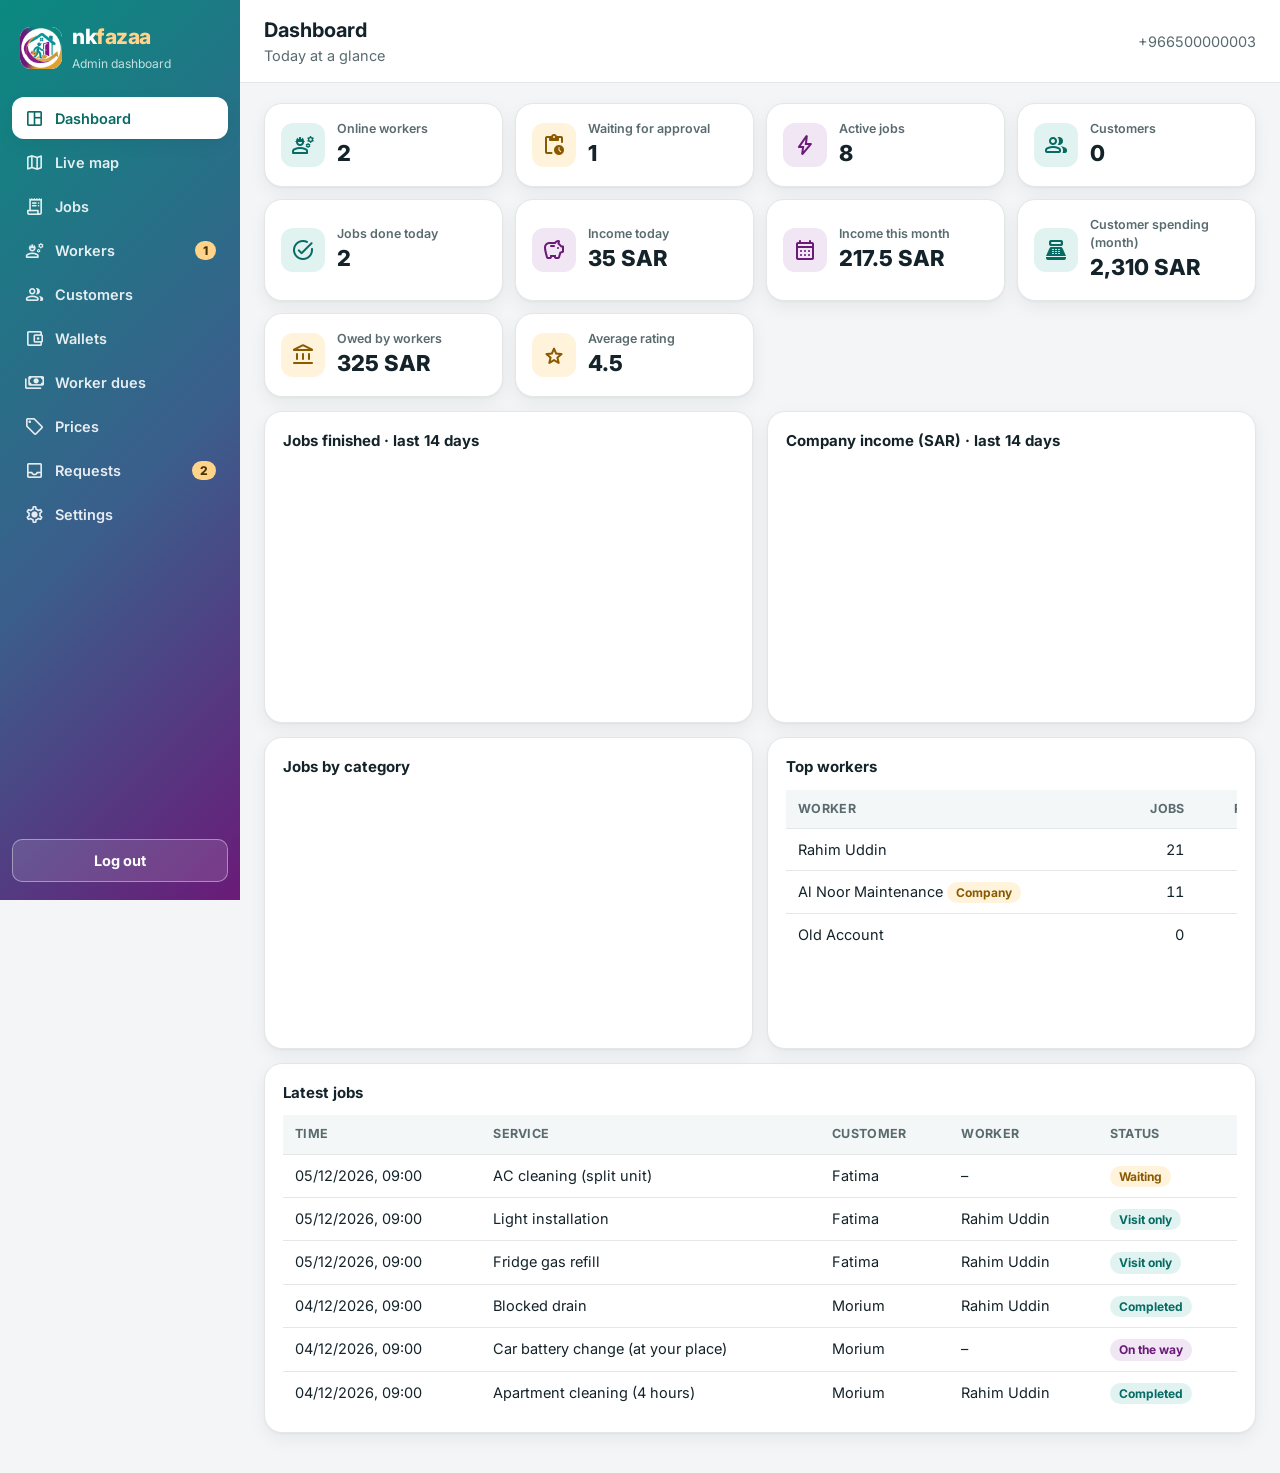
==== qa/index.html @ 0fbae5ef "Temporary layout check page with fake data Co-Authored-By: Claude Opus 5.5 <noreply@anthropic.com> C" ====
<!doctype html>
<html lang="en">
<head>
<meta charset="utf-8">
<meta name="viewport" content="width=device-width, initial-scale=1">
<title>NK Fazaa Admin</title>
<link rel="icon" href="../icon.png">
<link rel="preconnect" href="https://fonts.googleapis.com">
<link href="https://fonts.googleapis.com/css2?family=Inter:wght@400;500;600;700;800&display=swap" rel="stylesheet">
<link href="https://fonts.googleapis.com/css2?family=Material+Symbols+Rounded:opsz,wght,FILL,GRAD@24,500,0,0" rel="stylesheet">
<link rel="stylesheet" href="https://cdnjs.cloudflare.com/ajax/libs/leaflet/1.9.4/leaflet.min.css">
<link rel="stylesheet" href="../style.css">
</head>
<body>
<div class="shell" id="shell">
  <aside class="side" id="side" hidden>
    <div class="side-brand">
      <img src="../icon.png" alt="" class="logo">
      <div><div class="brand">nk<span>fazaa</span></div><small>Admin dashboard</small></div>
    </div>
    <nav id="tabs">
      <button data-tab="dash" class="on"><span class="ic ms">space_dashboard</span>Dashboard</button>
      <button data-tab="map"><span class="ic ms">map</span>Live map</button>
      <button data-tab="jobs"><span class="ic ms">receipt_long</span>Jobs</button>
      <button data-tab="workers"><span class="ic ms">engineering</span>Workers <em class="pill" id="nPending"></em></button>
      <button data-tab="customers"><span class="ic ms">group</span>Customers</button>
      <button data-tab="wallets"><span class="ic ms">account_balance_wallet</span>Wallets <em class="pill" id="nWithdraw"></em></button>
      <button data-tab="money"><span class="ic ms">payments</span>Worker dues</button>
      <button data-tab="prices"><span class="ic ms">sell</span>Prices</button>
      <button data-tab="requests"><span class="ic ms">inbox</span>Requests <em class="pill" id="nDelete"></em></button>
      <button data-tab="settings"><span class="ic ms">settings</span>Settings</button>
    </nav>
    <button id="logout" class="ghost side-logout">Log out</button>
  </aside>

  <div class="content">
    <header class="top" id="top">
      <button id="menuBtn" class="menu" hidden aria-label="Menu">☰</button>
      <div class="top-title"><h1 id="pageTitle">Admin</h1><span class="muted" id="pageSub"></span></div>
      <span class="muted" id="who"></span>
    </header>

    <main>
      <section id="login" class="card narrow login">
        <img src="../icon.png" alt="" class="login-logo">
        <h2>NK Fazaa Admin</h2>
        <p class="muted">Log in with the admin mobile number.</p>
        <label>Mobile number <input id="phone" placeholder="+9665XXXXXXXX" inputmode="tel"></label>
        <button id="sendCode">Send code</button>
        <div id="codeBox" hidden>
          <label>Code <input id="code" inputmode="numeric" maxlength="6"></label>
          <button id="verify">Verify</button>
        </div>
        <div id="recaptcha"></div>
        <p id="loginMsg" class="muted"></p>
      </section>

      <section id="notAdmin" class="card narrow" hidden>
        <h2>Not an admin yet</h2>
        <p>This account is not marked as admin. In the Firebase console → Firestore, create a document
          <code>admins/<b id="myUid"></b></code> (any field, e.g. <code>name: "Owner"</code>), then reload.</p>
      </section>

      <section id="dash" class="tab" hidden>
        <div class="stats" id="stats"></div>
        <div class="grid2">
          <div class="card"><h3>Jobs finished · last 14 days</h3><div class="chartbox"><canvas id="chJobs"></canvas></div></div>
          <div class="card"><h3>Company income (SAR) · last 14 days</h3><div class="chartbox"><canvas id="chMoney"></canvas></div></div>
        </div>
        <div class="grid2">
          <div class="card"><h3>Jobs by category</h3><div class="chartbox"><canvas id="chCats"></canvas></div></div>
          <div class="card"><h3>Top workers</h3><div class="tablewrap flat"><table id="topWorkers"></table></div></div>
        </div>
        <div class="card"><h3>Latest jobs</h3><div class="tablewrap flat"><table id="latestJobs"></table></div></div>
      </section>

      <section id="map" class="tab" hidden>
        <p class="muted"><span class="dot teal"></span> online workers · <span class="dot purple"></span> open requests · updates live</p>
        <div id="leaflet"></div>
      </section>

      <section id="workers" class="tab" hidden>
        <div class="toolbar">
          <select id="wFilter">
            <option value="pending">Pending approval</option>
            <option value="approved">Approved</option>
            <option value="blocked">Blocked</option>
            <option value="">All</option>
          </select>
          <select id="wType">
            <option value="">Individuals &amp; companies</option>
            <option value="individual">Individuals</option>
            <option value="company">Companies</option>
          </select>
          <input id="wSearch" placeholder="Search name or phone">
        </div>
        <div id="workerList" class="list"></div>
      </section>

      <section id="customers" class="tab" hidden>
        <div class="toolbar"><input id="cSearch" placeholder="Search name or phone"></div>
        <div class="tablewrap"><table id="customerTable"></table></div>
      </section>

      <section id="wallets" class="tab" hidden>
        <h3>Withdraw requests</h3>
        <div class="toolbar">
          <select id="rFilter">
            <option value="pending">Waiting</option>
            <option value="paid">Paid</option>
            <option value="rejected">Rejected</option>
            <option value="">All</option>
          </select>
        </div>
        <div class="tablewrap"><table id="withdrawTable"></table></div>
        <h3>Add or remove wallet balance</h3>
        <div class="card toolbar">
          <select id="balUser"></select>
          <input id="balAmount" type="number" step="1" placeholder="Amount (use - to remove)">
          <button id="balSave">Save</button>
        </div>
        <div class="tablewrap"><table id="balanceTable"></table></div>
      </section>

      <section id="jobs" class="tab" hidden>
        <div class="toolbar">
          <select id="jFilter">
            <option value="active">Active</option>
            <option value="requested">Waiting for worker</option>
            <option value="completed">Completed</option>
            <option value="visit_only">Visit only</option>
            <option value="cancelled">Cancelled</option>
            <option value="">All</option>
          </select>
          <input id="jSearch" placeholder="Search customer, worker or service">
        </div>
        <div class="tablewrap"><table id="jobTable"></table></div>
      </section>

      <section id="prices" class="tab" hidden>
        <div class="toolbar">
          <button id="addService">+ Add service</button>
          <button id="seedServices" class="ghost">Load starter Jeddah price list</button>
        </div>
        <div class="tablewrap"><table id="serviceTable"></table></div>
      </section>

      <section id="money" class="tab" hidden>
        <h3>Workers who owe the company</h3>
        <div class="tablewrap"><table id="dueTable"></table></div>
        <h3>Recent payments</h3>
        <div class="tablewrap"><table id="payTable"></table></div>
      </section>

      <section id="requests" class="tab" hidden>
        <h3>Account delete requests</h3>
        <p class="muted">Removing the data deletes the profile from the database. Also delete the phone number under Firebase → Authentication → Users.</p>
        <div class="tablewrap"><table id="deleteTable"></table></div>
      </section>

      <section id="settings" class="tab card narrow" hidden>
        <h2>Commission &amp; rules</h2>
        <label>App share of visit fee (%) <input id="sVisit" type="number" step="1" min="0" max="100"></label>
        <label>App share of job price (%) <input id="sJob" type="number" step="0.5" min="0" max="100"></label>
        <label>Due limit (SAR) – worker gets no new jobs above this <input id="sDue" type="number" min="0"></label>
        <label>Worker sees requests within (km) <input id="sRadius" type="number" min="1"></label>
        <h2>Support</h2>
        <label>WhatsApp support number (shown in both apps) <input id="sSupport" placeholder="+9665XXXXXXXX" inputmode="tel"></label>
        <button id="saveSettings">Save</button>
        <p id="settingsMsg" class="muted"></p>
      </section>
    </main>
  </div>
</div>

<dialog id="dlg"><form method="dialog" id="dlgBody"></form></dialog>

<script src="https://cdnjs.cloudflare.com/ajax/libs/leaflet/1.9.4/leaflet.min.js"></script>
<script src="https://cdnjs.cloudflare.com/ajax/libs/Chart.js/4.4.1/chart.umd.min.js"></script>

<script type="module" src="app.js"></script>
</body>
</html>
---- style.css ----
[hidden] { display: none !important; }
:root {
  --teal: #0A8A80; --teal-d: #076B63; --purple: #6A1B78; --gold: #C98A1E;
  --ink: #14232A; --muted: #5A6B70; --line: #E3E7E8; --bg: #F3F5F6; --card: #fff; --danger: #B3261E;
  --grad: linear-gradient(135deg, #0A8A80 0%, #3B5E8C 55%, #6A1B78 100%);
  --shadow: 0 1px 2px rgba(20, 35, 42, .04), 0 6px 18px rgba(20, 35, 42, .06);
}
* { box-sizing: border-box; }
body { margin: 0; background: var(--bg); color: var(--ink); font: 14.5px/1.45 Inter, system-ui, "Segoe UI", sans-serif; }
.ms { font-family: "Material Symbols Rounded"; font-weight: normal; font-style: normal; font-size: 21px; line-height: 1;
  letter-spacing: normal; text-transform: none; white-space: nowrap; direction: ltr; -webkit-font-smoothing: antialiased; }

/* layout */
.shell { display: flex; min-height: 100vh; }
.side { width: 240px; flex: none; background: var(--grad); color: #fff; padding: 18px 12px; position: sticky; top: 0; height: 100vh;
  display: flex; flex-direction: column; gap: 14px; overflow-y: auto; z-index: 1100; }
.side-brand { display: flex; gap: 10px; align-items: center; padding: 4px 8px 10px; }
.side-brand small { color: rgba(255,255,255,.75); }
.logo { width: 42px; height: 42px; border-radius: 11px; background: #fff; }
.brand { font-weight: 800; font-size: 21px; letter-spacing: -.5px; }
.brand span { color: #FFD48A; }
nav { display: flex; flex-direction: column; gap: 2px; flex: 1; }
nav button { display: flex; align-items: center; gap: 10px; background: none; color: rgba(255,255,255,.88); border: 0; padding: 10px 12px;
  border-radius: 12px; font-weight: 600; min-height: 42px; text-align: left; width: 100%; }
nav button:hover { background: rgba(255,255,255,.12); }
nav button.on { background: #fff; color: var(--teal-d); box-shadow: var(--shadow); }
.pill { margin-left: auto; font-style: normal; background: #FFD48A; color: #4a3200; border-radius: 20px; padding: 1px 8px; font-size: 12px; font-weight: 800; }
.pill:empty { display: none; }
.side-logout { background: rgba(255,255,255,.12) !important; color: #fff !important; border-color: rgba(255,255,255,.4) !important; }
.content { flex: 1; min-width: 0; }
.top { display: flex; align-items: center; gap: 12px; padding: 16px 24px; background: var(--card); border-bottom: 1px solid var(--line);
  position: sticky; top: 0; z-index: 1000; }
.top-title { flex: 1; }
.top h1 { margin: 0; font-size: 20px; }
.menu { display: none; }
main { padding: 20px 24px 40px; max-width: 1280px; }

/* cards & controls */
.card { background: var(--card); border: 1px solid var(--line); border-radius: 18px; padding: 18px; box-shadow: var(--shadow); }
.card h3 { margin: 0 0 12px; font-size: 15px; }
h3 { margin: 22px 0 10px; }
.narrow { max-width: 480px; margin: 24px auto; }
.login { text-align: center; margin-top: 8vh; }
.login label { text-align: left; }
.login-logo { width: 84px; height: 84px; border-radius: 20px; }
label { display: block; margin: 10px 0; font-weight: 600; }
input, select, textarea { width: 100%; padding: 10px 12px; border: 1px solid #C9D1D3; border-radius: 10px; font: inherit; margin-top: 4px; background: #fff; }
input:focus, select:focus { outline: 2px solid rgba(10, 138, 128, .35); border-color: var(--teal); }
button { background: var(--teal); color: #fff; border: 0; border-radius: 10px; padding: 10px 16px; font: inherit; font-weight: 700; cursor: pointer; min-height: 42px; }
button:hover { background: var(--teal-d); }
button.ghost { background: #fff; color: var(--purple); border: 1px solid var(--purple); }
button.ghost:hover { background: #F6EEF8; }
button.danger { background: var(--danger); }
button.small { padding: 6px 10px; min-height: 32px; font-size: 13px; }
button:disabled { opacity: .45; cursor: not-allowed; }
.muted { color: var(--muted); }
.toolbar { display: flex; flex-wrap: wrap; gap: 8px; margin-bottom: 12px; align-items: center; }
.toolbar input, .toolbar select { width: auto; flex: 1 1 200px; margin: 0; }
.toolbar button { flex: none; }

/* dashboard */
.stats { display: grid; grid-template-columns: repeat(auto-fill, minmax(210px, 1fr)); gap: 12px; margin-bottom: 14px; }
.stat { background: var(--card); border: 1px solid var(--line); border-radius: 18px; padding: 16px; box-shadow: var(--shadow); display: flex; gap: 12px; align-items: center; }
.stat .ms { width: 44px; height: 44px; border-radius: 12px; display: grid; place-items: center; background: #E1F3F1; color: var(--teal-d); font-size: 24px; flex: none; }
.stat.p .ms { background: #F1E6F4; color: var(--purple); }
.stat.g .ms { background: #FFF3DC; color: #8A5A00; }
.stat span { display: block; color: var(--muted); font-size: 12.5px; font-weight: 600; }
.stat b { display: block; font-size: 22px; font-weight: 800; }
.grid2 { display: grid; grid-template-columns: repeat(auto-fit, minmax(380px, 1fr)); gap: 14px; margin-bottom: 14px; }
.chartbox { position: relative; height: 240px; }

/* map */
#leaflet { height: 72vh; border-radius: 18px; border: 1px solid var(--line); }
.dot { display: inline-block; width: 10px; height: 10px; border-radius: 50%; vertical-align: middle; }
.dot.teal { background: var(--teal); } .dot.purple { background: var(--purple); }

/* workers */
.list { display: grid; gap: 12px; grid-template-columns: repeat(auto-fill, minmax(330px, 1fr)); }
.worker { background: var(--card); border: 1px solid var(--line); border-radius: 18px; padding: 14px; display: flex; flex-direction: column; gap: 8px; box-shadow: var(--shadow); }
.worker .head { display: flex; gap: 12px; align-items: center; }
.worker img.av { width: 56px; height: 56px; border-radius: 50%; object-fit: cover; background: #eee; }
.worker .docs { display: flex; gap: 8px; flex-wrap: wrap; }
.worker .docs img { width: calc(50% - 4px); height: 120px; object-fit: cover; border-radius: 10px; cursor: zoom-in; background: #eee; }
.badge { display: inline-block; padding: 2px 9px; border-radius: 20px; font-size: 12px; font-weight: 700; }
.b-ok { background: #E1F3F1; color: var(--teal-d); }
.b-bad { background: #FBE7E6; color: var(--danger); }
.b-wait { background: #FFF3DC; color: #8A5A00; }
.b-p { background: #F1E6F4; color: var(--purple); }
.row { display: flex; gap: 8px; flex-wrap: wrap; align-items: center; }
.check { display: flex; gap: 8px; align-items: center; font-weight: 600; margin: 0; }
.check input { width: 20px; height: 20px; margin: 0; }

/* tables */
.tablewrap { overflow-x: auto; background: var(--card); border: 1px solid var(--line); border-radius: 18px; box-shadow: var(--shadow); }
.tablewrap.flat { border: 0; box-shadow: none; border-radius: 0; }
table { border-collapse: collapse; width: 100%; min-width: 620px; }
th, td { padding: 10px 12px; border-bottom: 1px solid var(--line); text-align: left; vertical-align: top; }
tr:last-child td { border-bottom: 0; }
th { background: #F4F7F7; font-size: 12.5px; color: var(--muted); text-transform: uppercase; letter-spacing: .3px; }
tbody tr:hover td, table tr:hover td { background: #FAFCFC; }
td input, td select { margin: 0; padding: 6px 8px; }
.num { text-align: right; font-variant-numeric: tabular-nums; }
dialog { border: 0; border-radius: 18px; padding: 0; max-width: min(560px, 94vw); }
dialog form { padding: 18px; }
dialog img { max-width: 100%; border-radius: 10px; }
code { background: #F0F4F4; padding: 2px 6px; border-radius: 6px; }

/* phone */
@media (max-width: 860px) {
  .side { position: fixed; left: 0; top: 0; transform: translateX(-100%); transition: transform .2s; box-shadow: 0 0 40px rgba(0,0,0,.3); }
  .side.open { transform: none; }
  .menu { display: inline-flex; background: none; color: var(--ink); font-size: 22px; padding: 6px 10px; min-height: 0; }
  .menu:hover { background: #F0F4F4; }
  .top { padding: 12px 16px; }
  main { padding: 16px; }
  .grid2 { grid-template-columns: 1fr; }
  #who { display: none; }
}
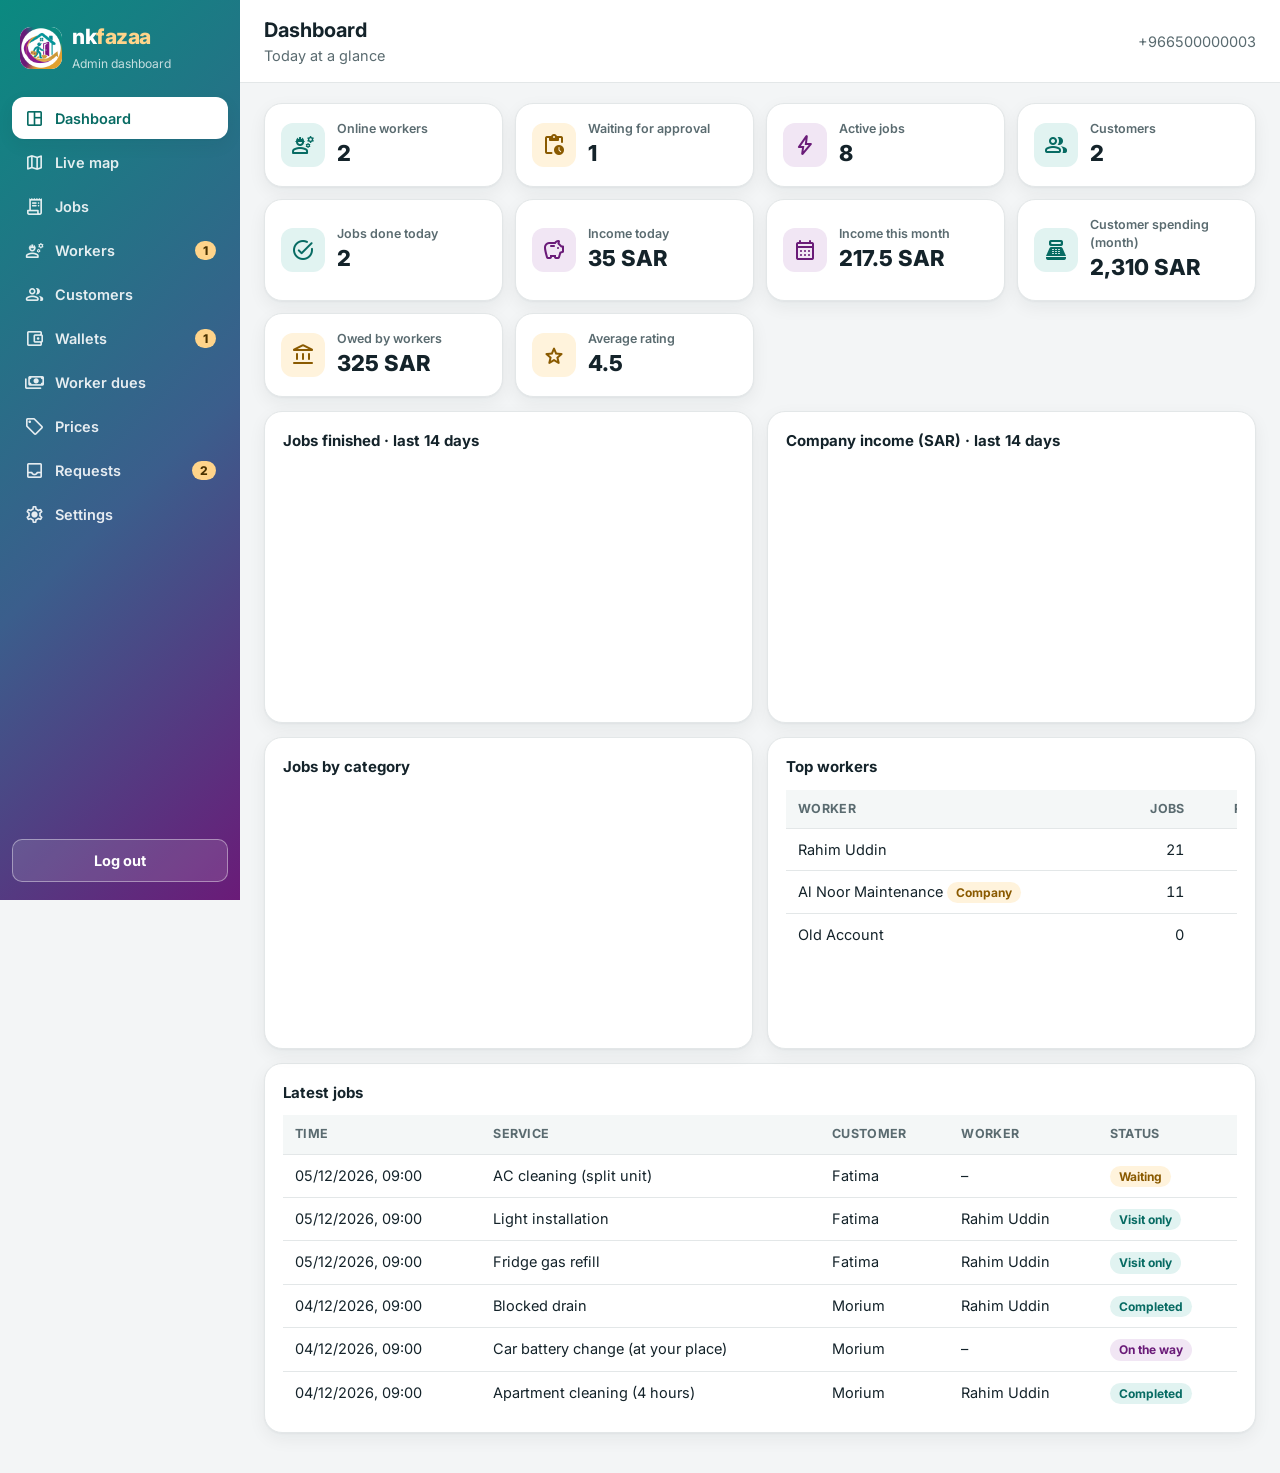
==== commit 15f5029d: "Cache-bust admin files Co-Authored-By: Claude Opus 5.5 <noreply@anthropic.com> Claude-Session: https" ====
--- a/qa/index.html
+++ b/qa/index.html
@@ -9,7 +9,7 @@
 <link href="https://fonts.googleapis.com/css2?family=Inter:wght@400;500;600;700;800&display=swap" rel="stylesheet">
 <link href="https://fonts.googleapis.com/css2?family=Material+Symbols+Rounded:opsz,wght,FILL,GRAD@24,500,0,0" rel="stylesheet">
 <link rel="stylesheet" href="https://cdnjs.cloudflare.com/ajax/libs/leaflet/1.9.4/leaflet.min.css">
-<link rel="stylesheet" href="../style.css">
+<link rel="stylesheet" href="../style.css?v=1791634302">
 </head>
 <body>
 <div class="shell" id="shell">
@@ -178,6 +178,6 @@
 <script src="https://cdnjs.cloudflare.com/ajax/libs/leaflet/1.9.4/leaflet.min.js"></script>
 <script src="https://cdnjs.cloudflare.com/ajax/libs/Chart.js/4.4.1/chart.umd.min.js"></script>
 
-<script type="module" src="app.js"></script>
+<script type="module" src="app.js?v=1791634302"></script>
 </body>
 </html>
